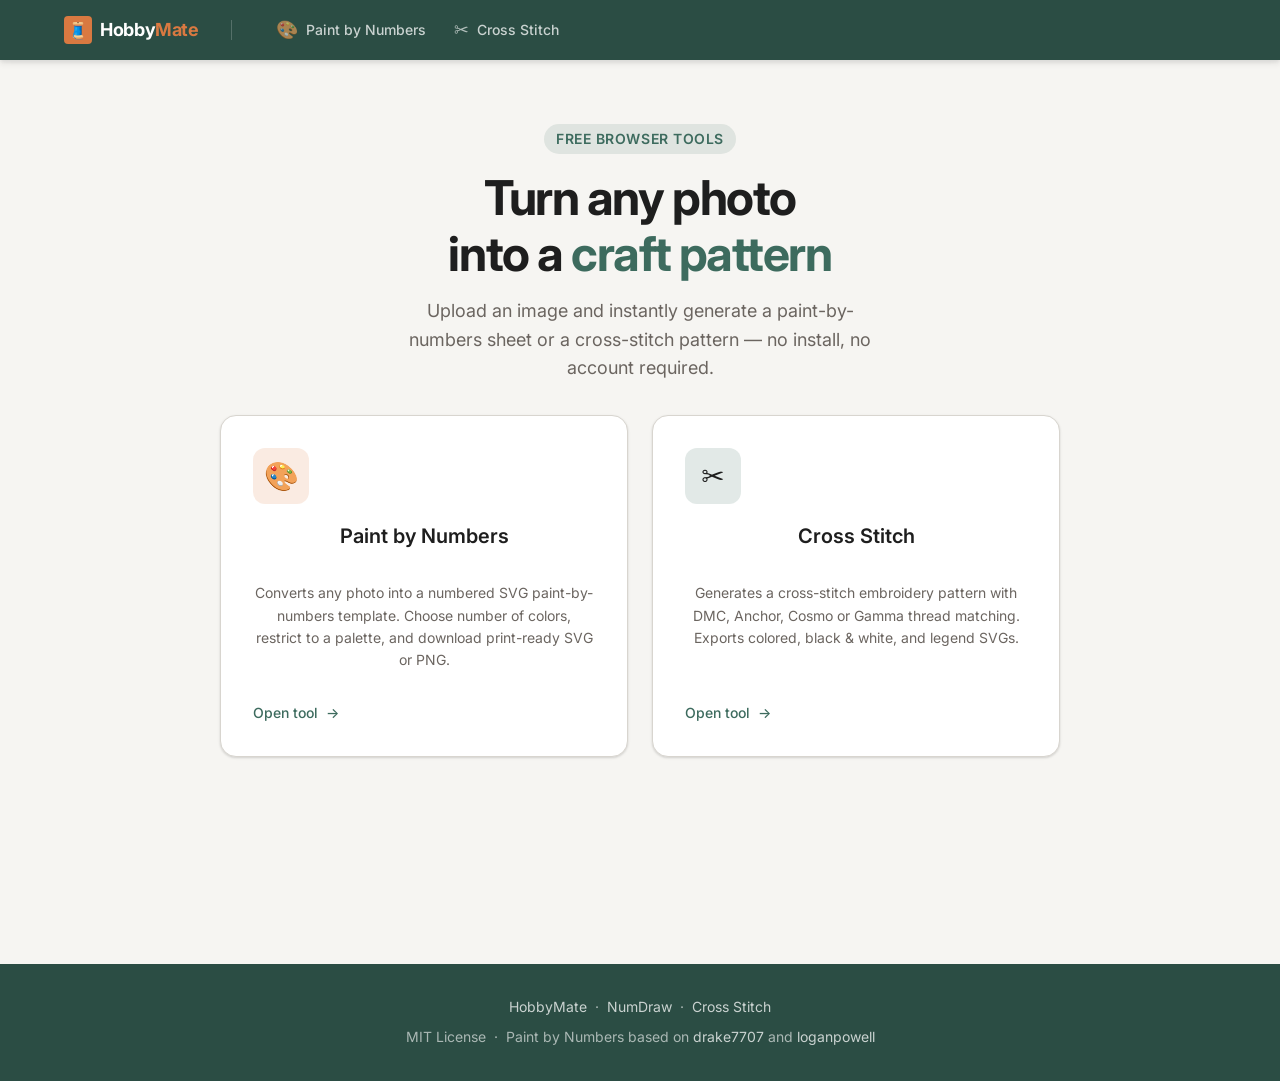
==== index.html @ a9c944f9 "Add landing page (index.html) and shared resources (theme.css, shell.html) for HobbyMate craft-tools" ====
<!DOCTYPE html>
<html lang="en">
<head>
  <meta charset="UTF-8">
  <meta name="viewport" content="width=device-width, initial-scale=1.0">
  <title>HobbyMate – Craft Tools</title>
  <link rel="preconnect" href="https://fonts.googleapis.com">
  <link rel="preconnect" href="https://fonts.gstatic.com" crossorigin>
  <link href="https://fonts.googleapis.com/css2?family=Inter:wght@400;500;600;700&display=swap" rel="stylesheet">
  <link rel="stylesheet" href="shared/theme.css">
  <style>
    .landing-hero {
      text-align: center;
      padding: var(--hm-space-16) var(--hm-space-6) var(--hm-space-12);
    }
    .landing-hero__eyebrow {
      display: inline-block;
      background-color: rgba(61,107,94,0.12);
      color: var(--hm-color-primary);
      font-size: var(--hm-font-size-sm);
      font-weight: var(--hm-font-weight-semibold);
      padding: var(--hm-space-1) var(--hm-space-3);
      border-radius: var(--hm-radius-full);
      margin-bottom: var(--hm-space-4);
      letter-spacing: 0.04em;
      text-transform: uppercase;
    }
    .landing-hero__title {
      font-size: clamp(2rem, 5vw, 3rem);
      font-weight: var(--hm-font-weight-bold);
      line-height: 1.15;
      letter-spacing: -0.03em;
      color: var(--hm-color-text);
      margin: 0 0 var(--hm-space-4);
    }
    .landing-hero__title span {
      color: var(--hm-color-primary);
    }
    .landing-hero__subtitle {
      font-size: var(--hm-font-size-md);
      color: var(--hm-color-text-muted);
      max-width: 480px;
      margin: 0 auto var(--hm-space-8);
      line-height: 1.6;
    }
    .service-grid {
      display: grid;
      grid-template-columns: repeat(auto-fit, minmax(300px, 1fr));
      gap: var(--hm-space-6);
      max-width: 840px;
      margin: 0 auto;
    }
    .service-card {
      background-color: var(--hm-color-surface);
      border: 1px solid var(--hm-color-border);
      border-radius: var(--hm-radius-xl);
      box-shadow: var(--hm-shadow-sm);
      padding: var(--hm-space-8);
      display: flex;
      flex-direction: column;
      gap: var(--hm-space-4);
      text-decoration: none;
      color: inherit;
      transition: box-shadow var(--hm-transition-normal),
                  transform var(--hm-transition-normal);
    }
    .service-card:hover {
      box-shadow: var(--hm-shadow-xl);
      transform: translateY(-3px);
    }
    .service-card__icon {
      width: 56px;
      height: 56px;
      border-radius: var(--hm-radius-lg);
      display: flex;
      align-items: center;
      justify-content: center;
      font-size: 28px;
    }
    .service-card__icon--numdraw {
      background-color: rgba(217,121,65,0.15);
    }
    .service-card__icon--crossstitch {
      background-color: rgba(61,107,94,0.15);
    }
    .service-card__title {
      font-size: var(--hm-font-size-lg);
      font-weight: var(--hm-font-weight-semibold);
      color: var(--hm-color-text);
      margin: 0;
    }
    .service-card__desc {
      font-size: var(--hm-font-size-sm);
      color: var(--hm-color-text-muted);
      line-height: 1.6;
      flex: 1;
    }
    .service-card__cta {
      display: inline-flex;
      align-items: center;
      gap: var(--hm-space-2);
      font-size: var(--hm-font-size-sm);
      font-weight: var(--hm-font-weight-medium);
      color: var(--hm-color-primary);
    }
    .service-card__cta::after {
      content: '→';
      transition: transform var(--hm-transition-fast);
    }
    .service-card:hover .service-card__cta::after {
      transform: translateX(4px);
    }

    /* Header: on the landing page itself, nav points to sub-paths */
    .hm-header .hm-nav__link[href="numdraw/index.html"],
    .hm-header .hm-nav__link[href="crossstitch/index.html"] {
      /* relative paths for the landing page */
    }
  </style>
</head>
<body>
  <header class="hm-header" role="banner">
    <div class="hm-header__inner">
      <a href="index.html" class="hm-header__logo" aria-label="HobbyMate home">
        <div class="hm-header__logo-icon" aria-hidden="true">🧵</div>
        <span class="hm-header__logo-text">Hobby<span>Mate</span></span>
      </a>
      <div class="hm-header__divider" aria-hidden="true"></div>
      <nav class="hm-nav" aria-label="Main navigation">
        <a href="numdraw/index.html" class="hm-nav__link" id="hm-nav-numdraw">
          <span class="hm-nav__link-icon" aria-hidden="true">🎨</span>
          <span class="hm-nav__link-label">Paint by Numbers</span>
        </a>
        <a href="crossstitch/index.html" class="hm-nav__link" id="hm-nav-crossstitch">
          <span class="hm-nav__link-icon" aria-hidden="true">✂️</span>
          <span class="hm-nav__link-label">Cross Stitch</span>
        </a>
      </nav>
    </div>
  </header>

  <main class="hm-page">
    <section class="landing-hero">
      <span class="landing-hero__eyebrow">Free browser tools</span>
      <h1 class="landing-hero__title">Turn any photo<br>into a <span>craft pattern</span></h1>
      <p class="landing-hero__subtitle">
        Upload an image and instantly generate a paint-by-numbers sheet
        or a cross-stitch pattern — no install, no account required.
      </p>

      <div class="service-grid">
        <a href="numdraw/index.html" class="service-card">
          <div class="service-card__icon service-card__icon--numdraw" aria-hidden="true">🎨</div>
          <h2 class="service-card__title">Paint by Numbers</h2>
          <p class="service-card__desc">
            Converts any photo into a numbered SVG paint-by-numbers template.
            Choose number of colors, restrict to a palette, and download print-ready SVG or PNG.
          </p>
          <span class="service-card__cta">Open tool</span>
        </a>

        <a href="crossstitch/index.html" class="service-card">
          <div class="service-card__icon service-card__icon--crossstitch" aria-hidden="true">✂️</div>
          <h2 class="service-card__title">Cross Stitch</h2>
          <p class="service-card__desc">
            Generates a cross-stitch embroidery pattern with DMC, Anchor, Cosmo or Gamma thread matching.
            Exports colored, black &amp; white, and legend SVGs.
          </p>
          <span class="service-card__cta">Open tool</span>
        </a>
      </div>
    </section>
  </main>

  <footer class="hm-footer" role="contentinfo">
    <div class="hm-footer__inner">
      <span>
        <a href="https://github.com/DimaZzZz101/HobbyMate">HobbyMate</a>
        &nbsp;·&nbsp;
        <a href="https://github.com/DimaZzZz101/NumDraw">NumDraw</a>
        &nbsp;·&nbsp;
        <a href="https://github.com/DimaZzZz101/Cross_Stitch">Cross Stitch</a>
      </span>
      <span>
        MIT License &nbsp;·&nbsp;
        Paint by Numbers based on
        <a href="https://github.com/drake7707/paintbynumbersgenerator">drake7707</a>
        and
        <a href="https://github.com/loganpowell/paintbynumbersgenerator">loganpowell</a>
      </span>
    </div>
  </footer>
</body>
</html>
---- shared/theme.css ----
/* =============================================================================
   HobbyMate – Shared Design System
   Canonical source: HobbyMate/shared/theme.css
   Vendored copy in each service. Re-sync from here when the design changes.
   ============================================================================= */

/* ── Design Tokens ─────────────────────────────────────────────────────────── */
:root {
  /* Brand palette */
  --hm-color-primary:       #3d6b5e;   /* deep teal-green */
  --hm-color-primary-light: #5a9282;
  --hm-color-primary-dark:  #2b4d44;
  --hm-color-accent:        #d97941;   /* warm amber */
  --hm-color-accent-light:  #e8a071;

  /* Surface & background */
  --hm-color-bg:            #f6f5f2;   /* warm off-white */
  --hm-color-surface:       #ffffff;
  --hm-color-surface-alt:   #eeecea;
  --hm-color-border:        #d8d5cf;

  /* Text */
  --hm-color-text:          #1e1e1e;
  --hm-color-text-muted:    #6b6560;
  --hm-color-text-inverse:  #ffffff;

  /* Semantic */
  --hm-color-success:       #2e7d52;
  --hm-color-warning:       #c17a1a;
  --hm-color-error:         #b33030;

  /* Typography */
  --hm-font-sans: 'Inter', 'Segoe UI', system-ui, -apple-system, sans-serif;
  --hm-font-mono: 'JetBrains Mono', 'Fira Code', 'Cascadia Code', monospace;
  --hm-font-size-xs:   0.75rem;   /*  12px */
  --hm-font-size-sm:   0.875rem;  /*  14px */
  --hm-font-size-base: 1rem;      /*  16px */
  --hm-font-size-md:   1.125rem;  /*  18px */
  --hm-font-size-lg:   1.25rem;   /*  20px */
  --hm-font-size-xl:   1.5rem;    /*  24px */
  --hm-font-size-2xl:  1.875rem;  /*  30px */
  --hm-font-weight-normal: 400;
  --hm-font-weight-medium: 500;
  --hm-font-weight-semibold: 600;
  --hm-font-weight-bold: 700;
  --hm-line-height: 1.6;

  /* Spacing (4-point grid) */
  --hm-space-1:  0.25rem;   /*  4px */
  --hm-space-2:  0.5rem;    /*  8px */
  --hm-space-3:  0.75rem;   /* 12px */
  --hm-space-4:  1rem;      /* 16px */
  --hm-space-5:  1.25rem;   /* 20px */
  --hm-space-6:  1.5rem;    /* 24px */
  --hm-space-8:  2rem;      /* 32px */
  --hm-space-10: 2.5rem;    /* 40px */
  --hm-space-12: 3rem;      /* 48px */
  --hm-space-16: 4rem;      /* 64px */

  /* Radius */
  --hm-radius-sm:   4px;
  --hm-radius-md:   8px;
  --hm-radius-lg:   12px;
  --hm-radius-xl:   16px;
  --hm-radius-full: 9999px;

  /* Shadows */
  --hm-shadow-sm:  0 1px 3px rgba(0,0,0,.10), 0 1px 2px rgba(0,0,0,.06);
  --hm-shadow-md:  0 4px 6px rgba(0,0,0,.07), 0 2px 4px rgba(0,0,0,.06);
  --hm-shadow-lg:  0 10px 15px rgba(0,0,0,.07), 0 4px 6px rgba(0,0,0,.05);
  --hm-shadow-xl:  0 20px 25px rgba(0,0,0,.08), 0 8px 10px rgba(0,0,0,.04);

  /* Transitions */
  --hm-transition-fast:   150ms ease;
  --hm-transition-normal: 250ms ease;
  --hm-transition-slow:   400ms ease;

  /* Layout */
  --hm-max-width: 1200px;
  --hm-header-height: 60px;
}

/* ── Base reset & typography ────────────────────────────────────────────────── */
*, *::before, *::after {
  box-sizing: border-box;
}

html {
  font-size: 16px;
  -webkit-text-size-adjust: 100%;
}

body {
  margin: 0;
  background-color: var(--hm-color-bg);
  color: var(--hm-color-text);
  font-family: var(--hm-font-sans);
  font-size: var(--hm-font-size-base);
  font-weight: var(--hm-font-weight-normal);
  line-height: var(--hm-line-height);
  -webkit-font-smoothing: antialiased;
}

/* ── App shell: Site header ─────────────────────────────────────────────────── */
.hm-header {
  position: sticky;
  top: 0;
  z-index: 100;
  height: var(--hm-header-height);
  background-color: var(--hm-color-primary-dark);
  box-shadow: var(--hm-shadow-md);
  display: flex;
  align-items: center;
}

.hm-header__inner {
  width: 100%;
  max-width: var(--hm-max-width);
  margin: 0 auto;
  padding: 0 var(--hm-space-6);
  display: flex;
  align-items: center;
  gap: var(--hm-space-8);
}

.hm-header__logo {
  display: flex;
  align-items: center;
  gap: var(--hm-space-2);
  text-decoration: none;
  flex-shrink: 0;
}

.hm-header__logo-icon {
  width: 28px;
  height: 28px;
  background-color: var(--hm-color-accent);
  border-radius: var(--hm-radius-sm);
  display: flex;
  align-items: center;
  justify-content: center;
  font-size: 16px;
  line-height: 1;
}

.hm-header__logo-text {
  font-size: var(--hm-font-size-md);
  font-weight: var(--hm-font-weight-bold);
  color: var(--hm-color-text-inverse);
  letter-spacing: -0.02em;
}

.hm-header__logo-text span {
  color: var(--hm-color-accent);
}

.hm-header__divider {
  width: 1px;
  height: 20px;
  background-color: rgba(255,255,255,0.2);
  flex-shrink: 0;
}

/* ── App shell: Site navigation ─────────────────────────────────────────────── */
.hm-nav {
  display: flex;
  align-items: center;
  gap: var(--hm-space-1);
  flex: 1;
}

.hm-nav__link {
  display: flex;
  align-items: center;
  gap: var(--hm-space-2);
  padding: var(--hm-space-2) var(--hm-space-3);
  border-radius: var(--hm-radius-md);
  text-decoration: none;
  font-size: var(--hm-font-size-sm);
  font-weight: var(--hm-font-weight-medium);
  color: rgba(255,255,255,0.75);
  transition: background-color var(--hm-transition-fast),
              color var(--hm-transition-fast);
  white-space: nowrap;
}

.hm-nav__link:hover {
  background-color: rgba(255,255,255,0.1);
  color: var(--hm-color-text-inverse);
}

.hm-nav__link--active {
  background-color: rgba(255,255,255,0.15);
  color: var(--hm-color-text-inverse);
}

.hm-nav__link-icon {
  font-size: 18px;
  line-height: 1;
  opacity: 0.85;
}

/* ── App shell: Site footer ─────────────────────────────────────────────────── */
.hm-footer {
  margin-top: var(--hm-space-16);
  padding: var(--hm-space-8) var(--hm-space-6);
  background-color: var(--hm-color-primary-dark);
  color: rgba(255,255,255,0.6);
  font-size: var(--hm-font-size-sm);
  text-align: center;
}

.hm-footer__inner {
  max-width: var(--hm-max-width);
  margin: 0 auto;
  display: flex;
  flex-direction: column;
  align-items: center;
  gap: var(--hm-space-2);
}

.hm-footer a {
  color: rgba(255,255,255,0.75);
  text-decoration: none;
  transition: color var(--hm-transition-fast);
}

.hm-footer a:hover {
  color: var(--hm-color-accent-light);
}

/* ── Page wrapper ───────────────────────────────────────────────────────────── */
.hm-page {
  min-height: calc(100vh - var(--hm-header-height));
  display: flex;
  flex-direction: column;
}

.hm-main {
  flex: 1;
  width: 100%;
  max-width: var(--hm-max-width);
  margin: 0 auto;
  padding: var(--hm-space-8) var(--hm-space-6);
}

/* ── Shared button styles ───────────────────────────────────────────────────── */
.hm-btn {
  display: inline-flex;
  align-items: center;
  justify-content: center;
  gap: var(--hm-space-2);
  padding: var(--hm-space-2) var(--hm-space-5);
  border: none;
  border-radius: var(--hm-radius-md);
  font-family: var(--hm-font-sans);
  font-size: var(--hm-font-size-sm);
  font-weight: var(--hm-font-weight-medium);
  line-height: 1.5;
  cursor: pointer;
  text-decoration: none;
  transition: background-color var(--hm-transition-fast),
              box-shadow var(--hm-transition-fast),
              transform var(--hm-transition-fast);
  white-space: nowrap;
  user-select: none;
}

.hm-btn:active {
  transform: translateY(1px);
}

.hm-btn--primary {
  background-color: var(--hm-color-primary);
  color: var(--hm-color-text-inverse);
}
.hm-btn--primary:hover {
  background-color: var(--hm-color-primary-light);
  box-shadow: var(--hm-shadow-md);
}

.hm-btn--accent {
  background-color: var(--hm-color-accent);
  color: var(--hm-color-text-inverse);
}
.hm-btn--accent:hover {
  background-color: var(--hm-color-accent-light);
  box-shadow: var(--hm-shadow-md);
}

.hm-btn--outline {
  background-color: transparent;
  color: var(--hm-color-primary);
  border: 1.5px solid var(--hm-color-primary);
}
.hm-btn--outline:hover {
  background-color: var(--hm-color-primary);
  color: var(--hm-color-text-inverse);
}

.hm-btn--ghost {
  background-color: transparent;
  color: var(--hm-color-text-muted);
}
.hm-btn--ghost:hover {
  background-color: var(--hm-color-surface-alt);
  color: var(--hm-color-text);
}

.hm-btn:disabled, .hm-btn[disabled] {
  opacity: 0.45;
  cursor: not-allowed;
  pointer-events: none;
}

/* ── Shared card ────────────────────────────────────────────────────────────── */
.hm-card {
  background-color: var(--hm-color-surface);
  border: 1px solid var(--hm-color-border);
  border-radius: var(--hm-radius-lg);
  box-shadow: var(--hm-shadow-sm);
  overflow: hidden;
}

.hm-card__header {
  padding: var(--hm-space-4) var(--hm-space-6);
  border-bottom: 1px solid var(--hm-color-border);
  font-weight: var(--hm-font-weight-semibold);
  font-size: var(--hm-font-size-md);
}

.hm-card__body {
  padding: var(--hm-space-6);
}

/* ── Shared form controls ───────────────────────────────────────────────────── */
.hm-label {
  display: block;
  font-size: var(--hm-font-size-sm);
  font-weight: var(--hm-font-weight-medium);
  color: var(--hm-color-text-muted);
  margin-bottom: var(--hm-space-1);
}

.hm-input,
.hm-select {
  display: block;
  width: 100%;
  padding: var(--hm-space-2) var(--hm-space-3);
  background-color: var(--hm-color-surface);
  border: 1.5px solid var(--hm-color-border);
  border-radius: var(--hm-radius-md);
  font-family: var(--hm-font-sans);
  font-size: var(--hm-font-size-base);
  color: var(--hm-color-text);
  transition: border-color var(--hm-transition-fast),
              box-shadow var(--hm-transition-fast);
  outline: none;
}

.hm-input:focus,
.hm-select:focus {
  border-color: var(--hm-color-primary);
  box-shadow: 0 0 0 3px rgba(61,107,94,0.18);
}

/* ── Materialize overrides (NumDraw only) ───────────────────────────────────── */
/* Applied when .hm-materialize-override class is on <body> or a wrapper.       */
/* Repaints Materialize UI to match HobbyMate tokens without removing it.       */
.hm-materialize-override .btn,
.hm-materialize-override .btn-large,
.hm-materialize-override .btn-small {
  background-color: var(--hm-color-primary) !important;
  border-radius: var(--hm-radius-md) !important;
  font-family: var(--hm-font-sans) !important;
  letter-spacing: 0 !important;
  text-transform: none !important;
  font-weight: var(--hm-font-weight-medium) !important;
  box-shadow: var(--hm-shadow-sm) !important;
}

.hm-materialize-override .btn:hover,
.hm-materialize-override .btn-large:hover,
.hm-materialize-override .btn-small:hover {
  background-color: var(--hm-color-primary-light) !important;
  box-shadow: var(--hm-shadow-md) !important;
}

.hm-materialize-override .btn.waves-effect.waves-light:focus {
  background-color: var(--hm-color-primary-dark) !important;
}

.hm-materialize-override .tabs .tab a {
  color: var(--hm-color-primary) !important;
}

.hm-materialize-override .tabs .tab a:hover,
.hm-materialize-override .tabs .tab a.active {
  color: var(--hm-color-primary-dark) !important;
}

.hm-materialize-override .tabs .indicator {
  background-color: var(--hm-color-primary) !important;
}

.hm-materialize-override .collection .collection-item.active {
  background-color: var(--hm-color-primary) !important;
}

.hm-materialize-override input[type="text"]:focus:not([readonly]),
.hm-materialize-override input[type="number"]:focus:not([readonly]) {
  border-bottom: 1px solid var(--hm-color-primary) !important;
  box-shadow: 0 1px 0 0 var(--hm-color-primary) !important;
}

.hm-materialize-override input[type="text"]:focus:not([readonly]) + label,
.hm-materialize-override input[type="number"]:focus:not([readonly]) + label {
  color: var(--hm-color-primary) !important;
}

.hm-materialize-override [type="checkbox"]:checked + span::before,
.hm-materialize-override [type="checkbox"]:indeterminate + span::before {
  border-right-color: var(--hm-color-primary) !important;
  border-bottom-color: var(--hm-color-primary) !important;
}

.hm-materialize-override select:focus {
  outline: 2px solid var(--hm-color-primary) !important;
}

/* ── Utilities ──────────────────────────────────────────────────────────────── */
.hm-sr-only {
  position: absolute;
  width: 1px;
  height: 1px;
  padding: 0;
  margin: -1px;
  overflow: hidden;
  clip: rect(0,0,0,0);
  white-space: nowrap;
  border: 0;
}

.hm-visually-hidden { composes: hm-sr-only; }

/* ── Responsive ─────────────────────────────────────────────────────────────── */
@media (max-width: 640px) {
  .hm-header__divider { display: none; }
  .hm-nav__link-label { display: none; }
  .hm-main { padding: var(--hm-space-4); }
}
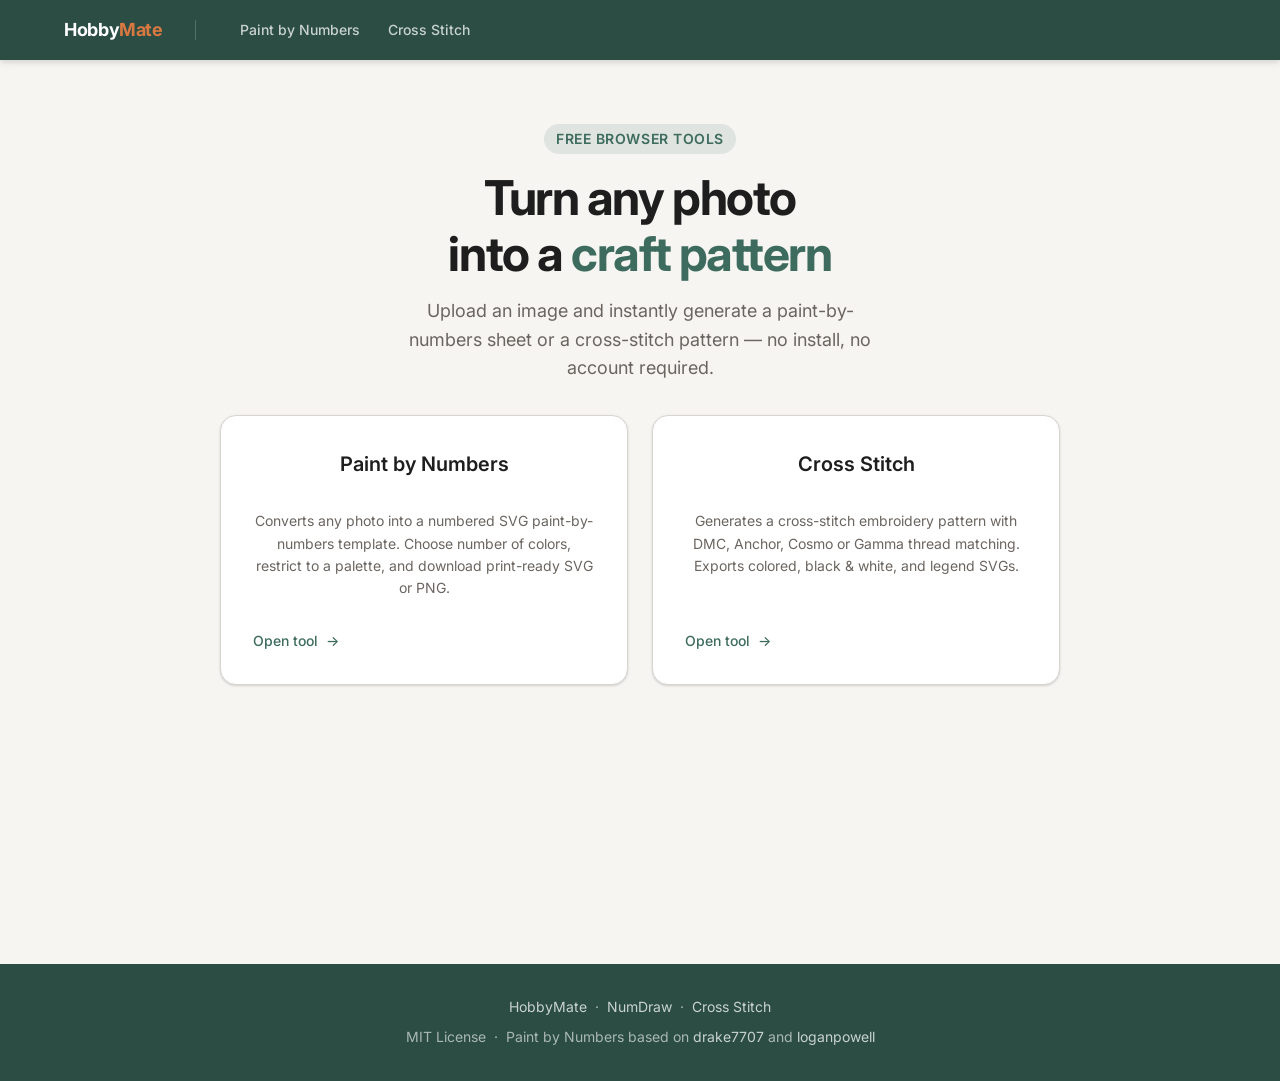
==== commit adf2efb2: "Fix index.html" ====
--- a/index.html
+++ b/index.html
@@ -68,21 +68,6 @@
       box-shadow: var(--hm-shadow-xl);
       transform: translateY(-3px);
     }
-    .service-card__icon {
-      width: 56px;
-      height: 56px;
-      border-radius: var(--hm-radius-lg);
-      display: flex;
-      align-items: center;
-      justify-content: center;
-      font-size: 28px;
-    }
-    .service-card__icon--numdraw {
-      background-color: rgba(217,121,65,0.15);
-    }
-    .service-card__icon--crossstitch {
-      background-color: rgba(61,107,94,0.15);
-    }
     .service-card__title {
       font-size: var(--hm-font-size-lg);
       font-weight: var(--hm-font-weight-semibold);
@@ -122,17 +107,14 @@
   <header class="hm-header" role="banner">
     <div class="hm-header__inner">
       <a href="index.html" class="hm-header__logo" aria-label="HobbyMate home">
-        <div class="hm-header__logo-icon" aria-hidden="true">🧵</div>
         <span class="hm-header__logo-text">Hobby<span>Mate</span></span>
       </a>
       <div class="hm-header__divider" aria-hidden="true"></div>
       <nav class="hm-nav" aria-label="Main navigation">
         <a href="numdraw/index.html" class="hm-nav__link" id="hm-nav-numdraw">
-          <span class="hm-nav__link-icon" aria-hidden="true">🎨</span>
           <span class="hm-nav__link-label">Paint by Numbers</span>
         </a>
         <a href="crossstitch/index.html" class="hm-nav__link" id="hm-nav-crossstitch">
-          <span class="hm-nav__link-icon" aria-hidden="true">✂️</span>
           <span class="hm-nav__link-label">Cross Stitch</span>
         </a>
       </nav>
@@ -150,7 +132,6 @@
 
       <div class="service-grid">
         <a href="numdraw/index.html" class="service-card">
-          <div class="service-card__icon service-card__icon--numdraw" aria-hidden="true">🎨</div>
           <h2 class="service-card__title">Paint by Numbers</h2>
           <p class="service-card__desc">
             Converts any photo into a numbered SVG paint-by-numbers template.
@@ -160,7 +141,6 @@
         </a>
 
         <a href="crossstitch/index.html" class="service-card">
-          <div class="service-card__icon service-card__icon--crossstitch" aria-hidden="true">✂️</div>
           <h2 class="service-card__title">Cross Stitch</h2>
           <p class="service-card__desc">
             Generates a cross-stitch embroidery pattern with DMC, Anchor, Cosmo or Gamma thread matching.
